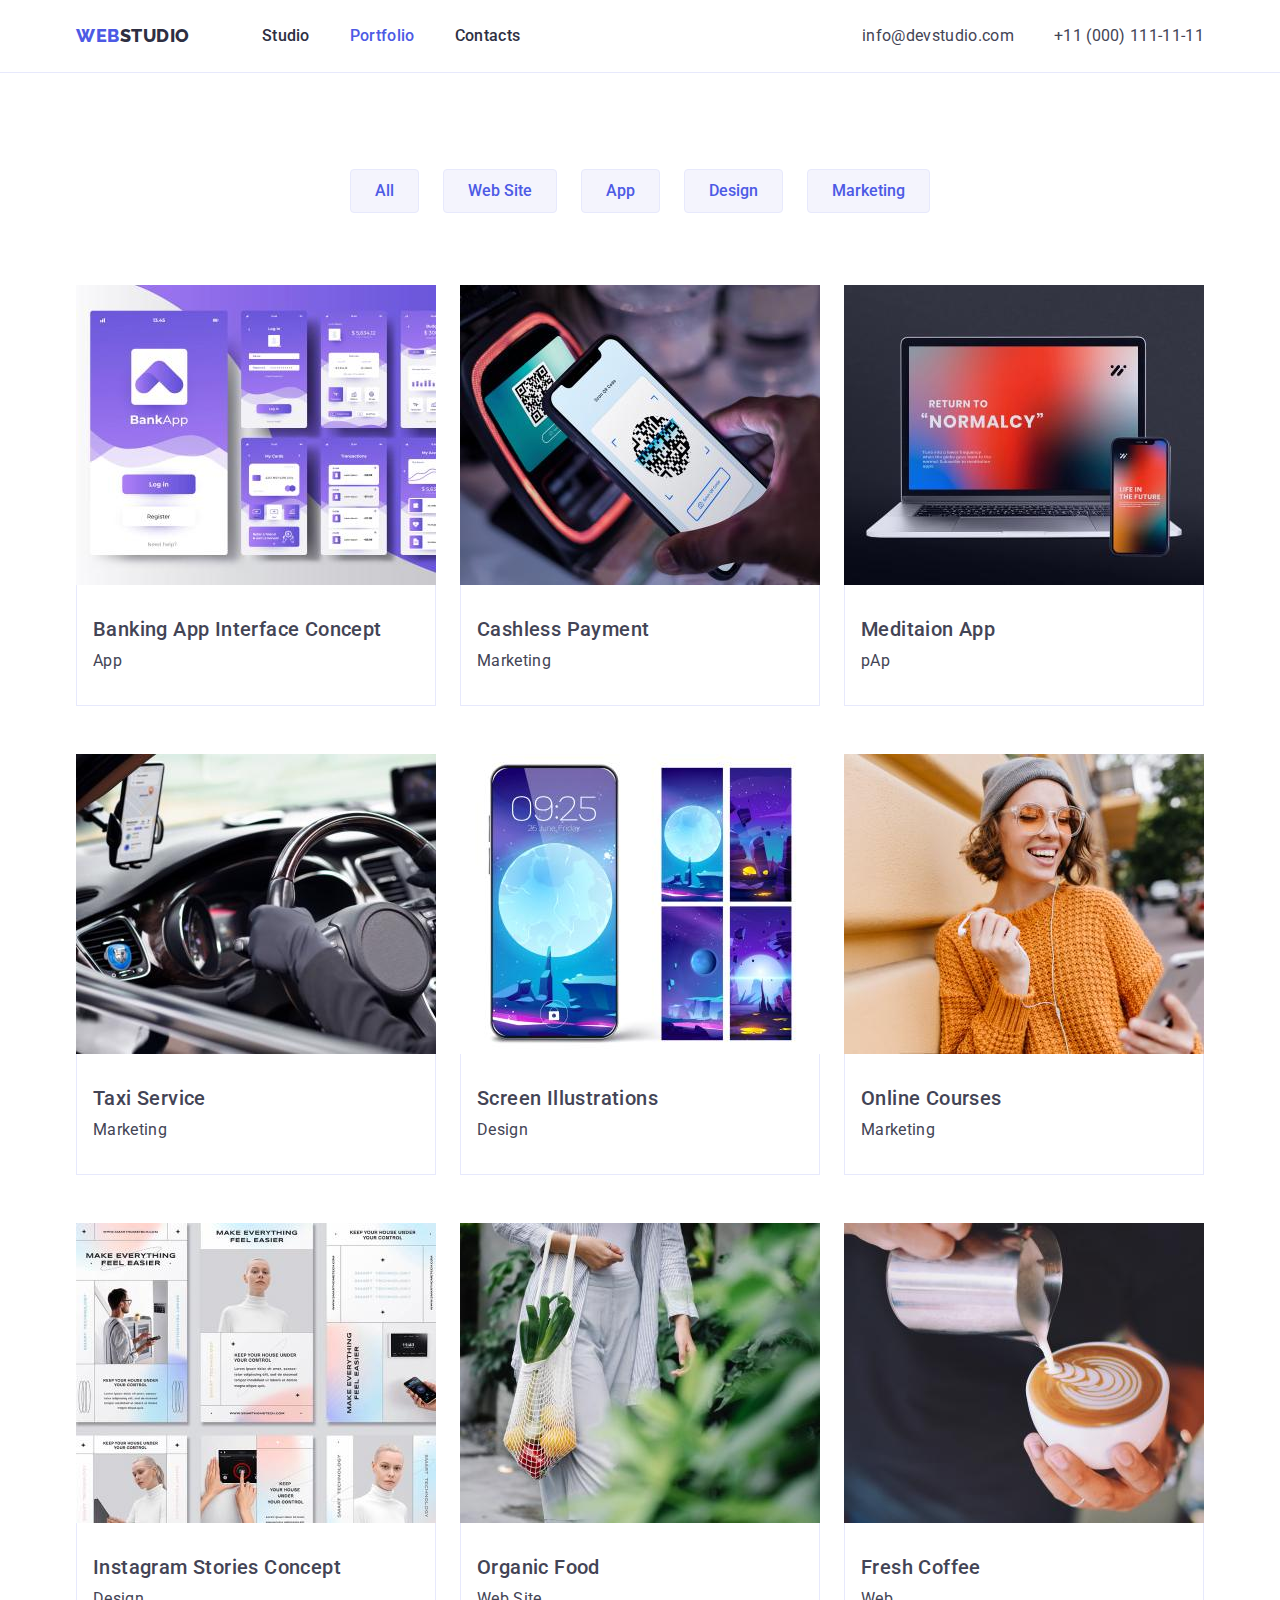
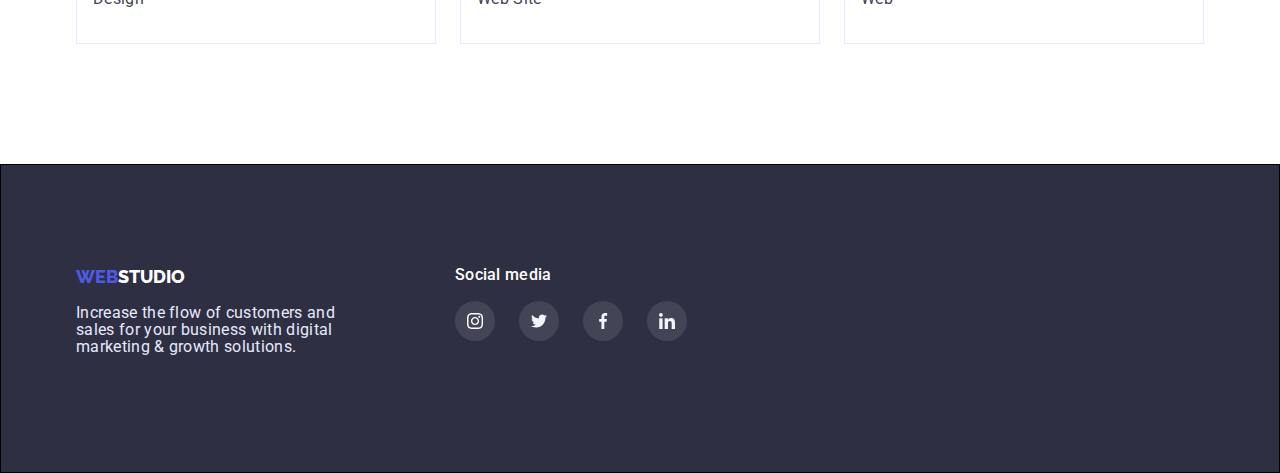
==== portfolio.html @ 3872edc6 "Initial commit" ====
<!DOCTYPE html>
<html lang="en">
  <head>
    <link rel="preconnect" href="https://fonts.googleapis.com" />
    <link rel="preconnect" href="https://fonts.gstatic.com" crossorigin />
    <link rel="preconnect" href="https://fonts.googleapis.com">
    <link rel="preconnect" href="https://fonts.gstatic.com" crossorigin>
    <link rel="preconnect" href="https://fonts.googleapis.com">
    <link rel="preconnect" href="https://fonts.gstatic.com" crossorigin>
    <meta http-equiv="X-UA-Compatible" content="IE=edge" />
    <meta name="viewport" content="width=device-width, initial-scale=1.0" />
    <link href="https://fonts.googleapis.com/css2?family=Raleway:wght@800&family=Roboto:wght@400;500;700&display=swap" rel="stylesheet">
    <link rel="stylesheet" href="https://cdnjs.cloudflare.com/ajax/libs/modern-normalize/1.1.0/modern-normalize.min.css">
    <link rel="stylesheet" href="./css/styles.css" />
    <title>goit-homework-04</title>
  </head>
  <body>
    <header class="page-header">
      <div class="menu-nav container">
        <nav>
          <!-- logo -->
          <a class="logo " href="./index.html"><span class="web">Web</span>Studio</a>
              <ul class="menu">
                <!-- menu -->
                <li class="item"><a class="menu-link" href="./index.html">Studio</a></li>
                <li class="item"><a class="menu-current" href="./portfolio.html">Portfolio</a></li>
                <li class="item"><a class="menu-link" href="">Contacts</a></li>
              </ul>
        </nav>
            <address>
            <ul class="address">
              <!-- Link to e-mail address  -->
              <li class="address-herf" ><a href="mailto:info@devstudio.com">info@devstudio.com</a></li>
              <!-- Link to phone number -->
              <li class="address-tel"><a href="tel:+110001111111">+11 (000) 111-11-11</a></li>
            </ul>
            </address>
      </div>
    </header>
    <main>
      <section class="portfolio">
        <div class="container">
          <h1 class="visually-hidden">Portfolio</h1>
            <ul class="inner">
              <li class="item"><button type="button" class="button-filter">All</button></li>
              <li class="item"><button type="button" class="button-filter">Web Site</button></li>
              <li class="item"><button type="button" class="button-filter">App</button></li>
              <li class="item"><button type="button" class="button-filter">Design</button></li>
              <li>
                <button type="button" class="button-filter">Marketing</button>
              </li>
            </ul>
            <ul class="project">
                <li class="item project-photo"><a class="project-link" href="#">
                    <img class="picture-indent"
                    src="./images/img8.jpg"
                    alt="Banking App Interface Concept"
                    width="360"
                  />
                  <div class="portfolio-frame">
                    <h2 class="section-subtitle">Banking App Interface Concept</h2>
                    <p class="section-text">App</p>
                  </div>
                  </a>
                </li>
                <li class="item project-photo">
                  <a class="project-link" href="#">
                    <img class="picture-indent"
                      src="./images/img9.jpg"
                      alt="Cashless Payment"
                      width="360"
                      height="300"
                    />
                    <div class="portfolio-frame">
                      <h2 class="section-subtitle">Cashless Payment</h2>
                      <p class="section-text">Marketing</p>
                    </div>
                  </a>
                </li>
                <li class="item project-photo">
                  <a class="project-link" href="#">
                  <img class="picture-indent"
                    src="./images/img10.jpg"
                    alt="Meditaion App"
                    width="360"
                    height="300"
                  />
                  <div class="portfolio-frame">
                    <h2 class="section-subtitle">Meditaion App</h2>
                    <p class="section-text">pAp</p>
                  </div>
                </a>
                </li>
                <li class="item project-photo">
                  <a class="project-link" href="#">
                    <img class="picture-indent"
                      src="./images/img11.jpg"
                      alt="Taxi Service"
                      width="360"
                      height="300"
                    />
                    <div class="portfolio-frame">
                      <h2 class="section-subtitle">Taxi Service</h2>
                      <p class="section-text">Marketing</p>
                    </div>
                  </a>
                </li>
                <li class="item project-photo">
                  <a class="project-link" href="#">
                    <img class="picture-indent" 
                    src="./images/img12.jpg" alt="1" width="360" height="300" />
                    <div class="portfolio-frame">
                      <h3 class="section-subtitle">Screen Illustrations</h3>
                      <p class="section-text">Design</p>
                    </div>
                  </a>
                </li>
                <li class="item project-photo">
                  <a class="project-link" href="#">
                    <img class="picture-indent"
                      src="./images/img13.jpg"
                      alt="Online Courses"
                      width="360"
                      height="300"
                    />
                    <div class="portfolio-frame">
                      <h2 class="section-subtitle">Online Courses</h2>
                      <p class="section-text">Marketing</p>
                    </div>
                  </a>
                </li>
                <li class="item project-photo">
                  <a class="project-link" href="#">
                    <img class="picture-indent"
                      src="./images/img14.jpg"
                      alt="Instagram Stories Concept"
                      width="360"
                      height="300"
                    />
                    <div class="portfolio-frame">
                      <h2 class="section-subtitle">Instagram Stories Concept</h2>
                      <p class="section-text">Design</p>
                    </div>
                </a>
                </li>
                <li class="item project-photo">
                  <a class="project-link" href="#">
                    <img class="picture-indent"
                      src="./images/img15.jpg"
                      alt="Organic Food"
                      width="360"
                      height="300"
                    />
                    <div class="portfolio-frame">
                      <h2 class="section-subtitle">Organic Food</h2>
                      <p class="section-text">Web Site</p>
                    </div>
                  </a>
                </li>
                <li class="item project-photo">
                  <a class="project-link" href="#">
                    <img class="picture-indent"
                      src="./images/img16.jpg"
                      alt="Fresh Coffee"
                      width="360"
                      height="300"
                    />
                    <div class="portfolio-frame">
                      <h2 class="section-subtitle">Fresh Coffee</h2>
                      <p class="section-text">Web</p>
                    </div>
                  </a>
                </li>
            </ul>
        </div>
      </section>
    </main>
    <footer class="footer fon">
      <div class="container">
        <div class="footer-box">
          <a class="logo1" href="./index.html"
          ><span class="web">Web</span>Studio</a
        >
        <p class="footer-text">
          Increase the flow of customers and<br />
          sales for your business with digital<br />
          marketing & growth solutions.
        </p>
        </div>
        <div class="footer-box">
          <h3 class="section-subtitle footer-media">Social media</h3>
            <ul class="footer-list">
              <li class="footer-item">
                <a class="footer-link" href="" target="_blank" >
                  <svg class="icon-social" width="16" height="16">
                    <use href="./images/icons.svg#icon-instagram" width="16px" height="16px"></use>
                  </svg>
                </a>
              </li>
              <li class="footer-item">
                <a class="footer-link" href="" target="_blank" >
                  <svg class="icon-social" width="16" height="16">
                    <use href="./images/icons.svg#icon-twitter" width="16px" height="16px"></use>
                  </svg>
                </a>
              </li>
              <li class="footer-item">
                <a class="footer-link" href="" target="_blank" >
                  <svg class="icon-social" width="16" height="16">
                    <use href="./images/icons.svg#icon-facebook" width="16px" height="16px"></use>
                  </svg>
                </a>
              </li>
              <li class="footer-item">
                <a class="footer-link" href="" target="_blank" >
                  <svg class="icon-social" width="16px" height="16px">
                    <use href="./images/icons.svg#icon-linkedin" width="16px" height="16px"></use>
                  </svg>
                </a>
              </li>
            </ul>  
          </div>
      </div>
  </footer>
  </body>
</html>
---- css/styles.css ----
/* цвет меню текаста , h2, банеера и подвала #2E2F42; */
/* цвет адреса, текста серый, #434455; */
/* вторичный цвет фона #F4F4FD */
/* лого Веб и кнопки синий #4D5AE5; */
/* цвет h1 белый #FFFFFF;  */
/* в подвале текст #E7E9FC; */


/* сделал палитру цветов - использывать через var */
:root{
  --primary-text-color:#2e2f42;
  --title-text-color:#434455;
  --accent-color:#F4F4FD;
  --logo-color:#4D5AE5;;
  --white-color:#FFFFFF;
  --footer-color:#E7E9FC;
  --зressed-ocean:#404BBF;
--light-silvr-color:#8E8F99;
  
}

.page-header{
  
  background-color: var(--white-color);
  border-bottom: 1px solid #E7E9FC ;


}

.container{
  margin-left: auto;
  margin-right: auto;
  width: 1158px;
  
  
  /* outline: 2px solid red; */

  padding-left: 15px;
  padding-right: 15px;
}

body {
  background-color: var(--white-color);
  color: var(--primary-text-color);
  font-family:'Roboto';
  font-size: 16px;
}


ul {
  list-style: none;
  padding: 0;
  margin: 0%;
  list-style: none; /* оформление свойство ul без класа отменили */
}

/* Header Menu */
.menu-nav,
.menu-nav nav {
  display: flex;
  justify-content: space-between; 
  align-items: center; 
}

/* лого 2-я часть */
.logo {
  text-transform: uppercase;
  font-family: 'Raleway';
  font-weight: 800;
  font-size: 18px;
  line-height: 1.33;
  letter-spacing: 0.03em;
  text-decoration: none;
  color: var(--primary-text-color);

  /* margin-left: 156px; */
  margin-right: 72px;

  padding-top: 24px;
  padding-bottom: 24px;
}

/*лого 1 часть */
.web{
  color:var(--logo-color) ;
}


/* сделали невидимым текст класа*/
.visually-hidden {
  position: absolute;
  width: 1px;
  height: 1px;
  margin: -1px;
  border: 0;
  padding: 0;
  white-space: nowrap;
  clip-path: inset(100%);
  clip: rect(0 0 0 0);
  overflow: hidden;
}

/* menu */
.menu{
  display: flex;
}

.menu .item {
  margin-right: 40px;
}

.menu .item:last-child{
  margin: 0;
}

.menu-link {
  color: var(--primary-text-color);
  font-weight: 500;
  line-height: 1.5;
  letter-spacing: 0.02em;
  text-decoration: none;

  display: block;  
  padding-top: 24px;
  padding-bottom: 24px;
}
.menu-link:hover,.menu-link:focus{
color:var(--logo-color);
}

.techno{
  max-width: 264px;
}
.menu-current {
  color:var(--logo-color);
  font-weight: 500;
  line-height: 1.5;
  letter-spacing: 0.02em;
  text-decoration: none;

  display: block;
  padding-top: 24px;
  padding-bottom: 24px;
}

.current:focus{
  color:var(--logo-color);
  }


  .address {
    display: flex;
   }

  .address-herf{
      margin-right: 40px;
   }


  .address a{
    color: var(--title-text-color);
    text-decoration: none;
    font-style: normal;
    line-height: 1.5;
    letter-spacing: 0.02em;

    display: block;
    padding-top: 24px;
    padding-bottom: 24px;
    
  }
  .address a:hover,.address a:focus{
    color:var(--logo-color);
    }
    


 /* hero */
 .hero{
    text-align: center;
    padding-top: 188px;
    padding-bottom: 188px;
    background-color: var(--primary-text-color);
    margin-left: auto;
    margin-right: auto;
    max-width: 1440px;
    background-image: linear-gradient( rgba(46, 47, 66, 0.7), rgba(46, 47, 66, 0.7) ), url("../images/people.png");
    background-position: center;
    background-repeat:no-repeat;
    background-size: cover;
}


  

  .hero-title{
    margin-top: 0;
    margin-bottom: 48px;
    font-size: 56px;
    line-height: 1.07;
    letter-spacing: 0.02em;
    color: var(--white-color);
  }

  .hero-button{
    color:var(--white-color);
    background-color: var(--logo-color);
    width: 169px;
    height: 56px;
    left: 636px;
    top: 428px;
    box-shadow: 0px 4px 4px rgba(0, 0, 0, 0.15);
    border-radius: 4px;
    border: none;
    cursor: pointer;
  }

  .hero-button:hover,
  .hero-button:focus{
    color: var(--white-color);
    background-color: var(--зressed-ocean);
  }


  /* section */
  .smart{
    padding-bottom: 120px;
  }

   .advantages{
  display: flex;
  padding: 0;
  margin: 0; 
  

  text-align: left;
  } 

  .advantages .item{
    margin-right: 24px;
  }

  .advantages .item:last-child{
    margin-right: 0;
  }

  .advantages-icons{
    height: 112px;
    background-color: var(--accent-color);
    border-radius: 4px;
    display: flex;
    align-items: center;
    justify-content: center;
    margin-bottom: 8px;
  }

  
 .section-title{
    text-align: center;
    margin-top: 0;
    margin-bottom: 0;
    font-weight: 700;
    font-size: 36px;
    color: var(--primary-text-color);

  }

  
 
.section-subtitle{
  margin-top: 0px;
  margin-bottom: 0;
  font-weight: 500;
  font-size: 20px;
  line-height: 1.2;
  letter-spacing: 0.02em;
}

.section-text{
  margin-top: 8px;
  margin-bottom: 0;
  line-height: 1.5;
  letter-spacing: 0.02em;
  color: var(--title-text-color);
  display: block;
  
}

.technique-photo{
  width: 360px;
}

.section-laptop{
 display: block;
 max-width: 100%;
 height: auto;
 width: 360px;
}

.section-smartphone{
  display: block;
  max-width: 100%;
  height: auto;
  width: 360px;
}

.section-technique{
  display: block;
  max-width: 100%;
  height: auto;
  width: 360px;
  
}

.technique{
  display: flex;
  align-items: center;
  justify-content: space-between; 

  margin-top: 72px;
  
}

.technique .item{
  margin-right: 24px;
}

.technique .item:last-child{
  margin-right: 0;
}



.tim, 
.item .photo-tim {
  display: flex;
  text-align: center;
  
}

.tim .item{
  margin-right: 24px;
  box-shadow: 0px 1px 6px rgba(46, 47, 66, 0.08), 0px 1px 1px rgba(46, 47, 66, 0.16), 0px 2px 1px rgba(46, 47, 66, 0.08);
  border-radius: 0px 0px 4px 4px;
  max-width: 264px;
  
}

.tim .item:last-child{
  margin-right: 0;
}

.tim .tim-box{
  padding-top: 32px;
  padding-bottom: 32px;
  padding-left: 16px;
  padding-right: 16px;
}

.section-tim{
    margin-left: auto;
    margin-right: auto;
    color: var(--title-text-color);
    background-color:#F4F4FD ;
  
}

.tim-icon{
  display: flex;
  justify-content: center;
  gap: 24px;
  margin-top: 8px;

}

.tim-link{
  display: flex;
  align-items: center;
  justify-content: center;
  width: 40px;
  height: 40px;
  background-color: var(--logo-color);
  border-radius: 50%;
}

.tim-link:hover,
.tim-link:focus{
  background-color: var(--зressed-ocean);
}

.section-advantages{
  padding-top: 120px;
  padding-bottom: 120px;
}

.icon-social{
  fill: #FFFFFF;
}

.photo-tim {
  width: 264px;
  background:var(--white-color);
  box-shadow: 0px 1px 6px rgba(46, 47, 66, 0.08), 0px 1px 1px rgba(46, 47, 66, 0.16), 0px 2px 1px rgba(46, 47, 66, 0.08);
  border-radius: 0px 0px 4px 4px;
  
}



.section-tim .section-title{
  margin-bottom: 72px;
}

.customers{
  padding-bottom: 120px;
  padding-top: 92px;
}

.customers-link
{
  display: flex;
  align-items: center;
  justify-content: center;
  width: 168px;
  height: 88px;
  border: 1px solid var(--light-silvr-color);
  border-radius: 4px;
  outline: transparent;
  fill:var(--light-silvr-color);

}

.customers-link:hover,
.customers-link:focus {
  border: 1px solid var(--зressed-ocean);
  border-radius: 4px;
  fill:var(--зressed-ocean);

}

.customers-item{
  display: flex;
  
}


.customers-list{
  display: flex;
  margin-top: 72px;
  column-gap: 24px;
}


.logo1 {
  color: var(--white-color);
  text-transform: uppercase;
  font-family: "Raleway";
  font-weight: 800;
  font-size: 18px;
  line-height: 1.33;
  text-decoration: none;

  margin-bottom: 16px;
}


.footer{
  padding-top: 100px;
  padding-bottom: 100px;
  box-sizing: border-box;
  background:var(--primary-text-color);
  border: 1px solid #000000;
  box-shadow: 0px 4px 4px rgb(0 0 0 / 25%);
  margin:0 auto;
}

.footer .container{
  display: flex;
}

.footer-box{
  margin-right: 120px;
}


.footer-box:last-child{
  margin-right: 0;
}


.footer-text{
  margin-bottom: 16px;
  line-height: 1.05;
  letter-spacing: 0.02em;
  color: #E7E9FC;
}

.footer-media{
  color: var(--white-color);
  letter-spacing: 0.02em;
  font-size: 16px;
  margin-bottom: 16px;
}



.footer-list{
  display: flex;
  justify-content: center;
  gap: 24px;
  margin-top: 8px;

}

.footer-link{
  display: flex;
  align-items: center;
  justify-content: center;
  width: 40px;
  height: 40px;
  background-color: rgba(255, 255, 255, 0.1);
  border-radius: 50%;
}

.footer-link:hover,
.footer-link:focus{
  background-color: #31D0AA;
}


.portfolio{
  padding-bottom: 120px;
  padding-top: 96px;
}

.inner{
  display: flex;
  margin-bottom: 72px;
  justify-content: center;
  
  
}

.inner .item{
  margin-right: 24px;
}




.button-filter {
  padding: 12px 24px;
  display: flex;
  flex-direction: row;
  background:var(--accent-color);
  border: 1px solid #e7e9fc;
  border-radius: 4px;
  color: var(--logo-color);
  font-style: normal;
  font-weight: 500;
  cursor: pointer;
  outline: transparent;
  
}

.button-filter:hover,
.button-filter:focus{
  color:var(--white-color);
  text-decoration: underline;
  text-decoration-color: var(--logo-color); 
  border-color:var(--primary-text-color);
  background-color:var(--logo-color);
  box-shadow: 0px 1px 6px rgba(46, 47, 66, 0.08), 0px 1px 1px rgba(46, 47, 66, 0.16), 0px 2px 1px rgba(46, 47, 66, 0.08);
  }

  .project{
    display: flex;
    flex-wrap: wrap;
    row-gap: 48px;
    column-gap: 24px;

  }

  .project-link{
    text-decoration: none;
    color: var(--title-text-color);
    outline: transparent;
    display: block;

  }
  .project-link:focus,
  .project-link:hover{
    box-shadow: 0px 1px 6px rgba(46, 47, 66, 0.08), 0px 1px 1px rgba(46, 47, 66, 0.16), 0px 2px 1px rgba(46, 47, 66, 0.08);

  }

   .project-photo{
    width: 360px;
    
     }



  .project .item{
    display: block;
    margin-left: 0px;
    padding-bottom: 0;
    width: 360px;

  }




  .portfolio-frame{
    border-bottom: 1px solid #E7E9FC;
    border-left:  1px solid #E7E9FC;
    border-right: 1px solid #E7E9FC;

    /* margin-bottom: 48px; */
    padding-top: 32px;
    padding-bottom: 32px;
    padding-left: 16px;

  }
  .picture-indent{
    vertical-align:bottom;
    
  }
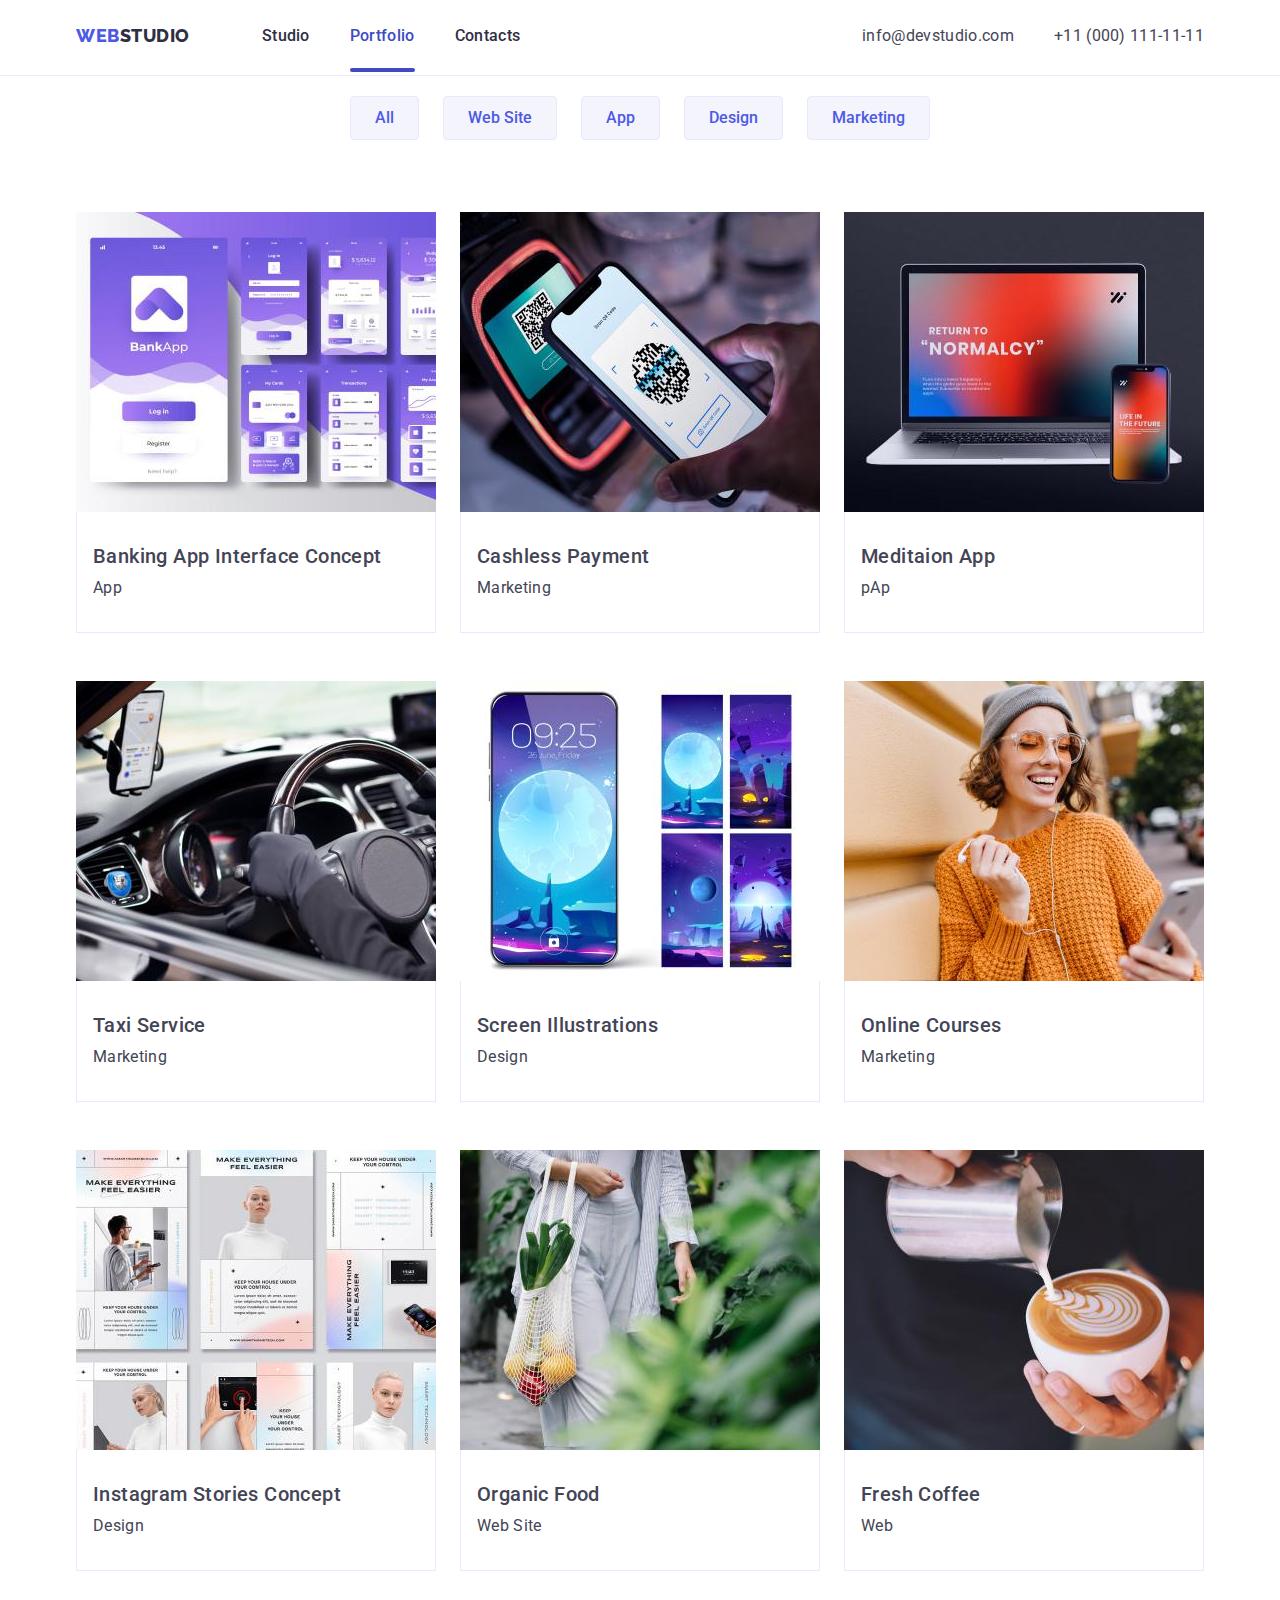
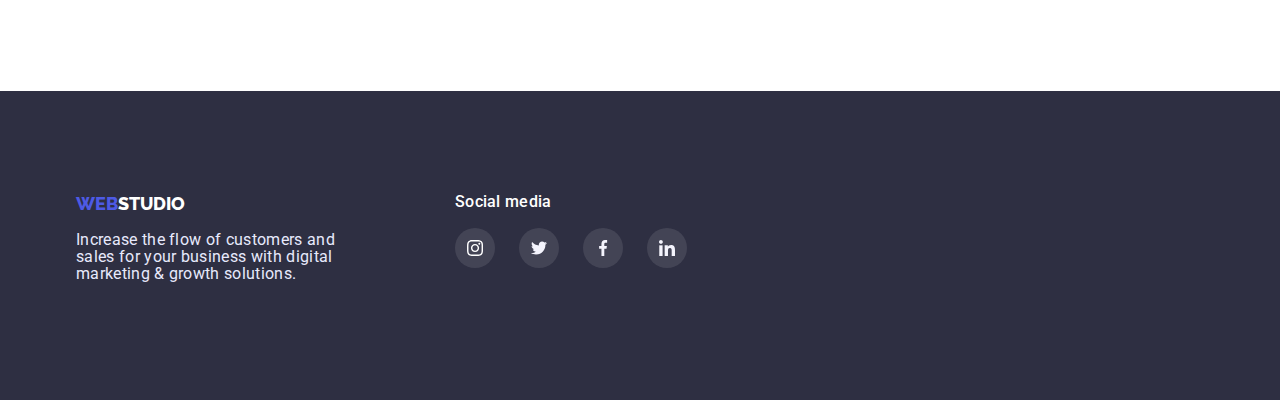
==== commit 0f2e9024: "отправил на проверку" ====
--- a/portfolio.html
+++ b/portfolio.html
@@ -12,7 +12,7 @@
     <link href="https://fonts.googleapis.com/css2?family=Raleway:wght@800&family=Roboto:wght@400;500;700&display=swap" rel="stylesheet">
     <link rel="stylesheet" href="https://cdnjs.cloudflare.com/ajax/libs/modern-normalize/1.1.0/modern-normalize.min.css">
     <link rel="stylesheet" href="./css/styles.css" />
-    <title>goit-homework-04</title>
+    <title>goit-homework-05</title>
   </head>
   <body>
     <header class="page-header">
@@ -51,12 +51,20 @@
               </li>
             </ul>
             <ul class="project">
-                <li class="item project-photo"><a class="project-link" href="#">
-                    <img class="picture-indent"
-                    src="./images/img8.jpg"
-                    alt="Banking App Interface Concept"
-                    width="360"
-                  />
+                <li class="item project-photo">
+                  <a class="project-link" href="#">
+                    <div class="project-wrapper">
+                      <img class="picture-indent"
+                        src="./images/img8.jpg"
+                        alt="Banking App Interface Concept"
+                        width="360"
+                      />
+                      <div class="overlay">
+                        <p class="overlay-text">
+                           14 Stylish and User-Friendly App Design Concepts · Task Manager App · Calorie Tracker App · Exotic Fruit Ecommerce App · Cloud Storage App
+                        </p>
+                      </div>
+                  </div>
                   <div class="portfolio-frame">
                     <h2 class="section-subtitle">Banking App Interface Concept</h2>
                     <p class="section-text">App</p>
@@ -65,12 +73,19 @@
                 </li>
                 <li class="item project-photo">
                   <a class="project-link" href="#">
+                    <div class="project-wrapper">
                     <img class="picture-indent"
                       src="./images/img9.jpg"
                       alt="Cashless Payment"
                       width="360"
                       height="300"
                     />
+                    <div class="overlay">
+                      <p class="overlay-text">
+                         14 Stylish and User-Friendly App Design Concepts · Task Manager App · Calorie Tracker App · Exotic Fruit Ecommerce App · Cloud Storage App
+                      </p>
+                    </div>
+                </div>
                     <div class="portfolio-frame">
                       <h2 class="section-subtitle">Cashless Payment</h2>
                       <p class="section-text">Marketing</p>
@@ -79,12 +94,19 @@
                 </li>
                 <li class="item project-photo">
                   <a class="project-link" href="#">
+                    <div class="project-wrapper">
                   <img class="picture-indent"
                     src="./images/img10.jpg"
                     alt="Meditaion App"
                     width="360"
                     height="300"
                   />
+                  <div class="overlay">
+                    <p class="overlay-text">
+                       14 Stylish and User-Friendly App Design Concepts · Task Manager App · Calorie Tracker App · Exotic Fruit Ecommerce App · Cloud Storage App
+                    </p>
+                  </div>
+              </div>
                   <div class="portfolio-frame">
                     <h2 class="section-subtitle">Meditaion App</h2>
                     <p class="section-text">pAp</p>
@@ -93,12 +115,19 @@
                 </li>
                 <li class="item project-photo">
                   <a class="project-link" href="#">
+                    <div class="project-wrapper">
                     <img class="picture-indent"
                       src="./images/img11.jpg"
                       alt="Taxi Service"
                       width="360"
                       height="300"
                     />
+                    <div class="overlay">
+                      <p class="overlay-text">
+                         14 Stylish and User-Friendly App Design Concepts · Task Manager App · Calorie Tracker App · Exotic Fruit Ecommerce App · Cloud Storage App
+                      </p>
+                    </div>
+                </div>
                     <div class="portfolio-frame">
                       <h2 class="section-subtitle">Taxi Service</h2>
                       <p class="section-text">Marketing</p>
@@ -107,8 +136,15 @@
                 </li>
                 <li class="item project-photo">
                   <a class="project-link" href="#">
+                    <div class="project-wrapper">
                     <img class="picture-indent" 
                     src="./images/img12.jpg" alt="1" width="360" height="300" />
+                    <div class="overlay">
+                      <p class="overlay-text">
+                         14 Stylish and User-Friendly App Design Concepts · Task Manager App · Calorie Tracker App · Exotic Fruit Ecommerce App · Cloud Storage App
+                      </p>
+                    </div>
+                </div>
                     <div class="portfolio-frame">
                       <h3 class="section-subtitle">Screen Illustrations</h3>
                       <p class="section-text">Design</p>
@@ -117,12 +153,19 @@
                 </li>
                 <li class="item project-photo">
                   <a class="project-link" href="#">
+                    <div class="project-wrapper">
                     <img class="picture-indent"
                       src="./images/img13.jpg"
                       alt="Online Courses"
                       width="360"
                       height="300"
                     />
+                    <div class="overlay">
+                      <p class="overlay-text">
+                         14 Stylish and User-Friendly App Design Concepts · Task Manager App · Calorie Tracker App · Exotic Fruit Ecommerce App · Cloud Storage App
+                      </p>
+                    </div>
+                </div>
                     <div class="portfolio-frame">
                       <h2 class="section-subtitle">Online Courses</h2>
                       <p class="section-text">Marketing</p>
@@ -131,12 +174,19 @@
                 </li>
                 <li class="item project-photo">
                   <a class="project-link" href="#">
+                    <div class="project-wrapper">
                     <img class="picture-indent"
                       src="./images/img14.jpg"
                       alt="Instagram Stories Concept"
                       width="360"
                       height="300"
                     />
+                    <div class="overlay">
+                      <p class="overlay-text">
+                         14 Stylish and User-Friendly App Design Concepts · Task Manager App · Calorie Tracker App · Exotic Fruit Ecommerce App · Cloud Storage App
+                      </p>
+                    </div>
+                </div>
                     <div class="portfolio-frame">
                       <h2 class="section-subtitle">Instagram Stories Concept</h2>
                       <p class="section-text">Design</p>
@@ -145,12 +195,19 @@
                 </li>
                 <li class="item project-photo">
                   <a class="project-link" href="#">
+                    <div class="project-wrapper">
                     <img class="picture-indent"
                       src="./images/img15.jpg"
                       alt="Organic Food"
                       width="360"
                       height="300"
                     />
+                    <div class="overlay">
+                      <p class="overlay-text">
+                         14 Stylish and User-Friendly App Design Concepts · Task Manager App · Calorie Tracker App · Exotic Fruit Ecommerce App · Cloud Storage App
+                      </p>
+                    </div>
+                </div>
                     <div class="portfolio-frame">
                       <h2 class="section-subtitle">Organic Food</h2>
                       <p class="section-text">Web Site</p>
@@ -159,12 +216,19 @@
                 </li>
                 <li class="item project-photo">
                   <a class="project-link" href="#">
+                    <div class="project-wrapper">
                     <img class="picture-indent"
                       src="./images/img16.jpg"
                       alt="Fresh Coffee"
                       width="360"
                       height="300"
                     />
+                    <div class="overlay">
+                      <p class="overlay-text">
+                         14 Stylish and User-Friendly App Design Concepts · Task Manager App · Calorie Tracker App · Exotic Fruit Ecommerce App · Cloud Storage App
+                      </p>
+                    </div>
+                </div>
                     <div class="portfolio-frame">
                       <h2 class="section-subtitle">Fresh Coffee</h2>
                       <p class="section-text">Web</p>
--- a/css/styles.css
+++ b/css/styles.css
@@ -1,12 +1,8 @@
-/* цвет меню текаста , h2, банеера и подвала #2E2F42; */
-/* цвет адреса, текста серый, #434455; */
-/* вторичный цвет фона #F4F4FD */
-/* лого Веб и кнопки синий #4D5AE5; */
-/* цвет h1 белый #FFFFFF;  */
-/* в подвале текст #E7E9FC; */
-
-
-/* сделал палитру цветов - использывать через var */
+/**
+  |================================================
+  |  палитра цветов - использывать через var
+  |=================================================
+*/
 :root{
   --primary-text-color:#2e2f42;
   --title-text-color:#434455;
@@ -15,78 +11,26 @@
   --white-color:#FFFFFF;
   --footer-color:#E7E9FC;
   --зressed-ocean:#404BBF;
---light-silvr-color:#8E8F99;
-  
-}
-
-.page-header{
-  
-  background-color: var(--white-color);
-  border-bottom: 1px solid #E7E9FC ;
-
-
-}
-
-.container{
-  margin-left: auto;
-  margin-right: auto;
-  width: 1158px;
-  
-  
-  /* outline: 2px solid red; */
-
-  padding-left: 15px;
-  padding-right: 15px;
-}
-
-body {
-  background-color: var(--white-color);
-  color: var(--primary-text-color);
-  font-family:'Roboto';
-  font-size: 16px;
-}
-
-
-ul {
-  list-style: none;
-  padding: 0;
-  margin: 0%;
-  list-style: none; /* оформление свойство ul без класа отменили */
-}
-
-/* Header Menu */
-.menu-nav,
-.menu-nav nav {
-  display: flex;
-  justify-content: space-between; 
-  align-items: center; 
-}
-
-/* лого 2-я часть */
-.logo {
-  text-transform: uppercase;
-  font-family: 'Raleway';
-  font-weight: 800;
-  font-size: 18px;
-  line-height: 1.33;
-  letter-spacing: 0.03em;
-  text-decoration: none;
-  color: var(--primary-text-color);
-
-  /* margin-left: 156px; */
-  margin-right: 72px;
-
-  padding-top: 24px;
-  padding-bottom: 24px;
-}
-
-/*лого 1 часть */
-.web{
-  color:var(--logo-color) ;
-}
-
-
-/* сделали невидимым текст класа*/
+  --light-silvr-color:#8E8F99;
+  --box-shadow-te: 
+  0px 1px 6px rgba(46, 47, 66, 0.08),
+  0px 1px 1px rgba(46, 47, 66, 0.16),
+  0px 2px 1px rgba(46, 47, 66, 0.08);
+
+--transition-delay: opacity 250ms linear, visibility 250ms linear ;
+--animation-cube: open 2500ms cubic-bezier(0.4, 0, 0.2, 1);
+
+
+}
+
+
+
+
+/**
+  |===========================================
+  | делаем невидимым текст например оглавления секции 
+  |===========================================
+*/
 .visually-hidden {
   position: absolute;
   width: 1px;
@@ -100,99 +44,192 @@
   overflow: hidden;
 }
 
-/* menu */
+.container{
+  margin-left: auto;  /* устанавливает внешний отступ */
+  margin-right: auto; /* устанавливает внешний отступ */
+  width: 1158px;
+  /* outline: 2px solid red; */
+  padding-left: 15px;
+  padding-right: 15px;
+}
+
+body {
+  background-color: var(--white-color);
+  color: var(--primary-text-color);
+  font-family:'Roboto';
+  font-size: 16px;
+}
+
+
+ul {
+  padding: 0; /* внутренние отступы/поля со всех сторон */
+  margin: 0%; /* внешние отступы/поля со всех сторон */
+  list-style: none; /* оформление ul отменил */
+}
+
+/**
+  |============================
+  | Header
+  |============================
+*/
+.page-header{
+  background-color: var(--white-color);
+  border-bottom: 1px solid var(--footer-color) ;
+  max-width: 1440px;
+  min-height: 76px;
+  
+  position: fixed;
+  top: 0;
+  left: 0;
+  right: 0;
+  height: 40px;
+  z-index: 2;
+}
+
+
+.logo {
+  text-transform: uppercase; /* делаем все буквы текста ссылок заглавными.*/
+  font-family: 'Raleway';
+  font-weight: 800;
+  font-size: 18px;
+  line-height: 1.33;
+  letter-spacing: 0.03em;
+  text-decoration: none;
+  color: var(--primary-text-color);
+  margin-right: 72px;
+  padding-top: 24px;
+  padding-bottom: 24px;
+}
+
+.web{
+  color:var(--logo-color) ;
+}
+
+.menu-nav,
+.menu-nav nav {
+  display: flex; /* делает все дочерние элементы резиновыми - выставляем все элементы по горизонтали*/
+  justify-content: space-between; /* чтобы прижать их к противоположным краям родителя*/
+  align-items: center; /* задает выравнивание элементов по центру*/
+}
+
 .menu{
   display: flex;
 }
-
+  
 .menu .item {
   margin-right: 40px;
 }
-
+  
 .menu .item:last-child{
   margin: 0;
 }
-
+  
 .menu-link {
   color: var(--primary-text-color);
   font-weight: 500;
   line-height: 1.5;
   letter-spacing: 0.02em;
   text-decoration: none;
-
   display: block;  
   padding-top: 24px;
   padding-bottom: 24px;
-}
+
+  transition-property: color, background-color, box-shadow;
+  transition-duration: 250ms;
+  transition-timing-function: cubic-bezier(0.4, 0, 0.2, 1);
+  
+}
+
 .menu-link:hover,.menu-link:focus{
-color:var(--logo-color);
-}
-
+  color:var(--logo-color);
+  
+}
+  
 .techno{
-  max-width: 264px;
-}
+    max-width: 264px;
+}
+
 .menu-current {
-  color:var(--logo-color);
+  position: relative;
+  color:var(--зressed-ocean);
   font-weight: 500;
   line-height: 1.5;
   letter-spacing: 0.02em;
   text-decoration: none;
-
   display: block;
   padding-top: 24px;
   padding-bottom: 24px;
 }
-
+  
 .current:focus{
-  color:var(--logo-color);
-  }
-
-
+  color:var(--зressed-ocean);
+}
+
+.menu-current::after {
+  content: '';
+ position: absolute;
+ bottom: 0;
+ left: 0;
+ width: 100%;
+ height: 4px;
+ background-color: var(--зressed-ocean);
+ border-radius: 2px;
+}
+
+
+  
   .address {
     display: flex;
-   }
-
+  }
+  
   .address-herf{
-      margin-right: 40px;
-   }
-
-
+     margin-right: 40px;
+  }
+  
+  
   .address a{
     color: var(--title-text-color);
     text-decoration: none;
     font-style: normal;
     line-height: 1.5;
     letter-spacing: 0.02em;
-
     display: block;
     padding-top: 24px;
     padding-bottom: 24px;
+
+    transition-property: color, background-color, box-shadow;
+  transition-duration: 250ms;
+  transition-timing-function: cubic-bezier(0.4, 0, 0.2, 1);
     
-  }
+    
+   }
+
   .address a:hover,.address a:focus{
     color:var(--logo-color);
-    }
-    
-
-
- /* hero */
+  }
+
+  
+/**
+  |============================
+  | hero
+  |============================
+*/
  .hero{
-    text-align: center;
+    text-align: center;  /* Центриуерм текст */
     padding-top: 188px;
     padding-bottom: 188px;
     background-color: var(--primary-text-color);
     margin-left: auto;
     margin-right: auto;
     max-width: 1440px;
-    background-image: linear-gradient( rgba(46, 47, 66, 0.7), rgba(46, 47, 66, 0.7) ), url("../images/people.png");
     background-position: center;
     background-repeat:no-repeat;
     background-size: cover;
-}
-
-
-  
-
+    background-image: 
+    linear-gradient( rgba(46, 47, 66, 0.7),
+     rgba(46, 47, 66, 0.7) ),
+      url("../images/people.png");
+}
   .hero-title{
     margin-top: 0;
     margin-bottom: 48px;
@@ -213,6 +250,11 @@
     border-radius: 4px;
     border: none;
     cursor: pointer;
+
+    transition-property: color, background-color, box-shadow;
+  transition-duration: 250ms;
+  transition-timing-function: cubic-bezier(0.4, 0, 0.2, 1);
+    
   }
 
   .hero-button:hover,
@@ -221,20 +263,19 @@
     background-color: var(--зressed-ocean);
   }
 
-
-  /* section */
-  .smart{
-    padding-bottom: 120px;
-  }
-
-   .advantages{
+ /**
+   |============================
+   | section advantages
+   |============================
+ */
+
+
+.advantages{
   display: flex;
   padding: 0;
   margin: 0; 
-  
-
   text-align: left;
-  } 
+ } 
 
   .advantages .item{
     margin-right: 24px;
@@ -254,19 +295,26 @@
     margin-bottom: 8px;
   }
 
-  
- .section-title{
+/**
+  |============================
+  | section smart
+  |============================
+*/
+
+  .smart{
+    padding-bottom: 120px;
+  }
+  
+.section-title{
     text-align: center;
     margin-top: 0;
     margin-bottom: 0;
     font-weight: 700;
     font-size: 36px;
     color: var(--primary-text-color);
-
-  }
-
-  
- 
+}
+
+  
 .section-subtitle{
   margin-top: 0px;
   margin-bottom: 0;
@@ -309,16 +357,13 @@
   max-width: 100%;
   height: auto;
   width: 360px;
-  
 }
 
 .technique{
   display: flex;
   align-items: center;
   justify-content: space-between; 
-
   margin-top: 72px;
-  
 }
 
 .technique .item{
@@ -329,43 +374,42 @@
   margin-right: 0;
 }
 
-
-
-.tim, 
-.item .photo-tim {
+/**
+  |============================
+  | section team
+  |============================
+*/
+
+.team, 
+.item .photo-team{
   display: flex;
   text-align: center;
-  
-}
-
-.tim .item{
+}
+
+.team .item{
   margin-right: 24px;
-  box-shadow: 0px 1px 6px rgba(46, 47, 66, 0.08), 0px 1px 1px rgba(46, 47, 66, 0.16), 0px 2px 1px rgba(46, 47, 66, 0.08);
+  box-shadow: var(--box-shadow-te);
   border-radius: 0px 0px 4px 4px;
   max-width: 264px;
-  
-}
-
-.tim .item:last-child{
+}
+
+.team .item:last-child{
   margin-right: 0;
 }
 
-.tim .tim-box{
-  padding-top: 32px;
-  padding-bottom: 32px;
-  padding-left: 16px;
-  padding-right: 16px;
-}
-
-.section-tim{
-    margin-left: auto;
-    margin-right: auto;
-    color: var(--title-text-color);
-    background-color:#F4F4FD ;
-  
-}
-
-.tim-icon{
+.team .team-box{
+  padding: 32px 16px 32px 16px;
+}
+
+.section-team{
+  margin-left: auto;
+  margin-right: auto;
+  color: var(--title-text-color);
+  background-color:var(--accent-color) ;
+  
+}
+
+.team-icon{
   display: flex;
   justify-content: center;
   gap: 24px;
@@ -373,7 +417,7 @@
 
 }
 
-.tim-link{
+.team-link{
   display: flex;
   align-items: center;
   justify-content: center;
@@ -381,10 +425,14 @@
   height: 40px;
   background-color: var(--logo-color);
   border-radius: 50%;
-}
-
-.tim-link:hover,
-.tim-link:focus{
+
+  transition-property: color, background-color, box-shadow;
+  transition-duration: 250ms;
+  transition-timing-function: cubic-bezier(0.4, 0, 0.2, 1);
+}
+
+.team-link:hover,
+.team-link:focus{
   background-color: var(--зressed-ocean);
 }
 
@@ -394,30 +442,33 @@
 }
 
 .icon-social{
-  fill: #FFFFFF;
-}
-
-.photo-tim {
+  fill: var(--white-color);
+}
+
+.photo-team{
   width: 264px;
   background:var(--white-color);
-  box-shadow: 0px 1px 6px rgba(46, 47, 66, 0.08), 0px 1px 1px rgba(46, 47, 66, 0.16), 0px 2px 1px rgba(46, 47, 66, 0.08);
   border-radius: 0px 0px 4px 4px;
-  
-}
-
-
-
-.section-tim .section-title{
+  box-shadow: var(--box-shadow-te);
+}
+
+.section-team .section-title{
   margin-bottom: 72px;
 }
+
+
+/**
+  |============================
+  | section customers
+  |============================
+*/
 
 .customers{
   padding-bottom: 120px;
   padding-top: 92px;
 }
 
-.customers-link
-{
+.customers-link{
   display: flex;
   align-items: center;
   justify-content: center;
@@ -428,7 +479,13 @@
   outline: transparent;
   fill:var(--light-silvr-color);
 
-}
+
+  transition-property: color, background-color, box-shadow;
+  transition-duration: 250ms;
+  transition-timing-function: cubic-bezier(0.4, 0, 0.2, 1);
+}
+
+
 
 .customers-link:hover,
 .customers-link:focus {
@@ -440,7 +497,6 @@
 
 .customers-item{
   display: flex;
-  
 }
 
 
@@ -450,6 +506,35 @@
   column-gap: 24px;
 }
 
+
+/**
+  |============================
+  | footer
+  |============================
+*/
+
+.footer{
+  padding-top: 100px;
+  padding-bottom: 100px;
+  box-sizing: border-box;
+  background:var(--primary-text-color);
+  border: 1px solid var(--primary-text-color);
+  box-shadow: 0px 4px 4px rgb(0 0 0 / 25%);
+  margin:0 auto;
+}
+
+.footer .container{
+  display: flex;
+}
+
+.footer-box{
+  margin-right: 120px;
+}
+
+
+.footer-box:last-child{
+  margin-right: 0;
+}
 
 .logo1 {
   color: var(--white-color);
@@ -459,40 +544,14 @@
   font-size: 18px;
   line-height: 1.33;
   text-decoration: none;
-
   margin-bottom: 16px;
 }
-
-
-.footer{
-  padding-top: 100px;
-  padding-bottom: 100px;
-  box-sizing: border-box;
-  background:var(--primary-text-color);
-  border: 1px solid #000000;
-  box-shadow: 0px 4px 4px rgb(0 0 0 / 25%);
-  margin:0 auto;
-}
-
-.footer .container{
-  display: flex;
-}
-
-.footer-box{
-  margin-right: 120px;
-}
-
-
-.footer-box:last-child{
-  margin-right: 0;
-}
-
 
 .footer-text{
   margin-bottom: 16px;
   line-height: 1.05;
   letter-spacing: 0.02em;
-  color: #E7E9FC;
+  color:var(--footer-color);
 }
 
 .footer-media{
@@ -501,8 +560,6 @@
   font-size: 16px;
   margin-bottom: 16px;
 }
-
-
 
 .footer-list{
   display: flex;
@@ -520,6 +577,10 @@
   height: 40px;
   background-color: rgba(255, 255, 255, 0.1);
   border-radius: 50%;
+
+  transition-property: color, background-color, box-shadow;
+  transition-duration: 250ms;
+  transition-timing-function: cubic-bezier(0.4, 0, 0.2, 1);
 }
 
 .footer-link:hover,
@@ -528,6 +589,12 @@
 }
 
 
+/**
+  |============================
+  | portfolio
+  |============================
+*/
+
 .portfolio{
   padding-bottom: 120px;
   padding-top: 96px;
@@ -537,8 +604,6 @@
   display: flex;
   margin-bottom: 72px;
   justify-content: center;
-  
-  
 }
 
 .inner .item{
@@ -546,60 +611,111 @@
 }
 
 
-
-
 .button-filter {
   padding: 12px 24px;
   display: flex;
   flex-direction: row;
   background:var(--accent-color);
-  border: 1px solid #e7e9fc;
+  border: 1px solid var(--footer-color);
   border-radius: 4px;
   color: var(--logo-color);
   font-style: normal;
   font-weight: 500;
   cursor: pointer;
   outline: transparent;
+
+  transition-property: color, background-color, box-shadow;
+  transition-duration: 250ms;
+  transition-timing-function: cubic-bezier(0.4, 0, 0.2, 1);
+
   
 }
 
 .button-filter:hover,
 .button-filter:focus{
   color:var(--white-color);
-  text-decoration: underline;
   text-decoration-color: var(--logo-color); 
   border-color:var(--primary-text-color);
   background-color:var(--logo-color);
-  box-shadow: 0px 1px 6px rgba(46, 47, 66, 0.08), 0px 1px 1px rgba(46, 47, 66, 0.16), 0px 2px 1px rgba(46, 47, 66, 0.08);
+  box-shadow:var(--box-shadow-te);
   }
 
   .project{
     display: flex;
-    flex-wrap: wrap;
-    row-gap: 48px;
-    column-gap: 24px;
-
-  }
-
-  .project-link{
-    text-decoration: none;
-    color: var(--title-text-color);
-    outline: transparent;
-    display: block;
-
-  }
-  .project-link:focus,
-  .project-link:hover{
-    box-shadow: 0px 1px 6px rgba(46, 47, 66, 0.08), 0px 1px 1px rgba(46, 47, 66, 0.16), 0px 2px 1px rgba(46, 47, 66, 0.08);
-
-  }
-
-   .project-photo{
-    width: 360px;
+    flex-wrap: wrap;  /* многострочную расстановку блоков по главной оси */
+    row-gap: 48px;    /*  устанавливает интервал между рядами */
+    column-gap: 24px; /* промежуток интервал между колонками */
+  }
+
+.project-link{
+  text-decoration: none;
+  color: var(--title-text-color);
+  outline: transparent;
+  display: block;
+
+  outline: transparent;
+  transition-property: color, background-color, box-shadow;
+  transition-duration: 250ms;
+  transition-timing-function: cubic-bezier(0.4, 0, 0.2, 1);
+}
+
+
+
+.project-link:focus,
+.project-link:hover{
+  box-shadow: var(--box-shadow-te);
+
+}
+
+.project-photo{
+width: 360px;
+position: relative;
     
-     }
-
-
+}
+
+.picture-indent{
+  vertical-align:bottom;
+}
+
+.project-wrapper{
+  display: block;
+  position: relative;
+  overflow: hidden;
+}
+
+.overlay{
+  position: absolute;
+  top: 0;
+  left: 0;
+  width: 100%;
+  height: 100%;
+  background-color: var(--logo-color);
+
+  transform: translateY(100%);
+
+  transition: transform 250ms linear
+
+}
+
+
+.project-wrapper:hover .overlay,
+.project-wrapper:focus .overlay{
+  transform: translateY(0);
+}
+
+.overlay-text{
+  position: absolute;
+  width: 296px;
+  height: 96px;
+  padding-top: 40px;
+  padding-left: 32px;
+  color: var(--accent-color);
+  font-size: 16px;
+  letter-spacing: 0.02em;
+  
+
+
+}
 
   .project .item{
     display: block;
@@ -609,21 +725,79 @@
 
   }
 
-
-
-
   .portfolio-frame{
-    border-bottom: 1px solid #E7E9FC;
-    border-left:  1px solid #E7E9FC;
-    border-right: 1px solid #E7E9FC;
-
-    /* margin-bottom: 48px; */
+    border-bottom: 1px solid var(--footer-color);
+    border-left:  1px solid var(--footer-color);
+    border-right: 1px solid var(--footer-color);
     padding-top: 32px;
     padding-bottom: 32px;
     padding-left: 16px;
-
-  }
-  .picture-indent{
-    vertical-align:bottom;
-    
-  }+  }
+
+ 
+  /**
+  |============================
+  | modal
+  |============================
+*/
+.backdrop {
+  z-index: 2;
+  position: fixed;
+  top: 0;
+  left: 0;
+  width: 100%;
+  height: 100%;
+  background: rgba(46, 47, 66, 0.4);
+  opacity: 1;
+  visibility: visible;
+  pointer-events: initial;
+ 
+  
+}
+
+
+
+.modal {
+  
+  position: absolute;
+  top: 50%;
+  left: 50%;
+  transform: translate(-50%, -50%);
+  max-width: 408px;
+  min-height: 576px;
+  width: 100%;
+  background: #FCFCFC;
+  box-shadow: 0px 1px 1px rgba(0, 0, 0, 0.14), 0px 1px 3px rgba(0, 0, 0, 0.12), 0px 2px 1px rgba(0, 0, 0, 0.2);
+  border-radius: 4px;
+  
+  
+
+}
+
+.backdrop.is-hidden{
+  opacity: 0;
+  pointer-events: none;
+  visibility: hidden;
+  
+}
+
+
+.modal-btn{
+position: absolute;
+top: 20px;
+right: 20px;
+top: 20px;
+right: 20px;
+background: #E7E9FC;
+border: 1px solid rgba(0, 0, 0, 0.1);
+border-radius: 50%;
+display: flex;
+padding: 8px;
+
+}
+
+
+
+
+
+
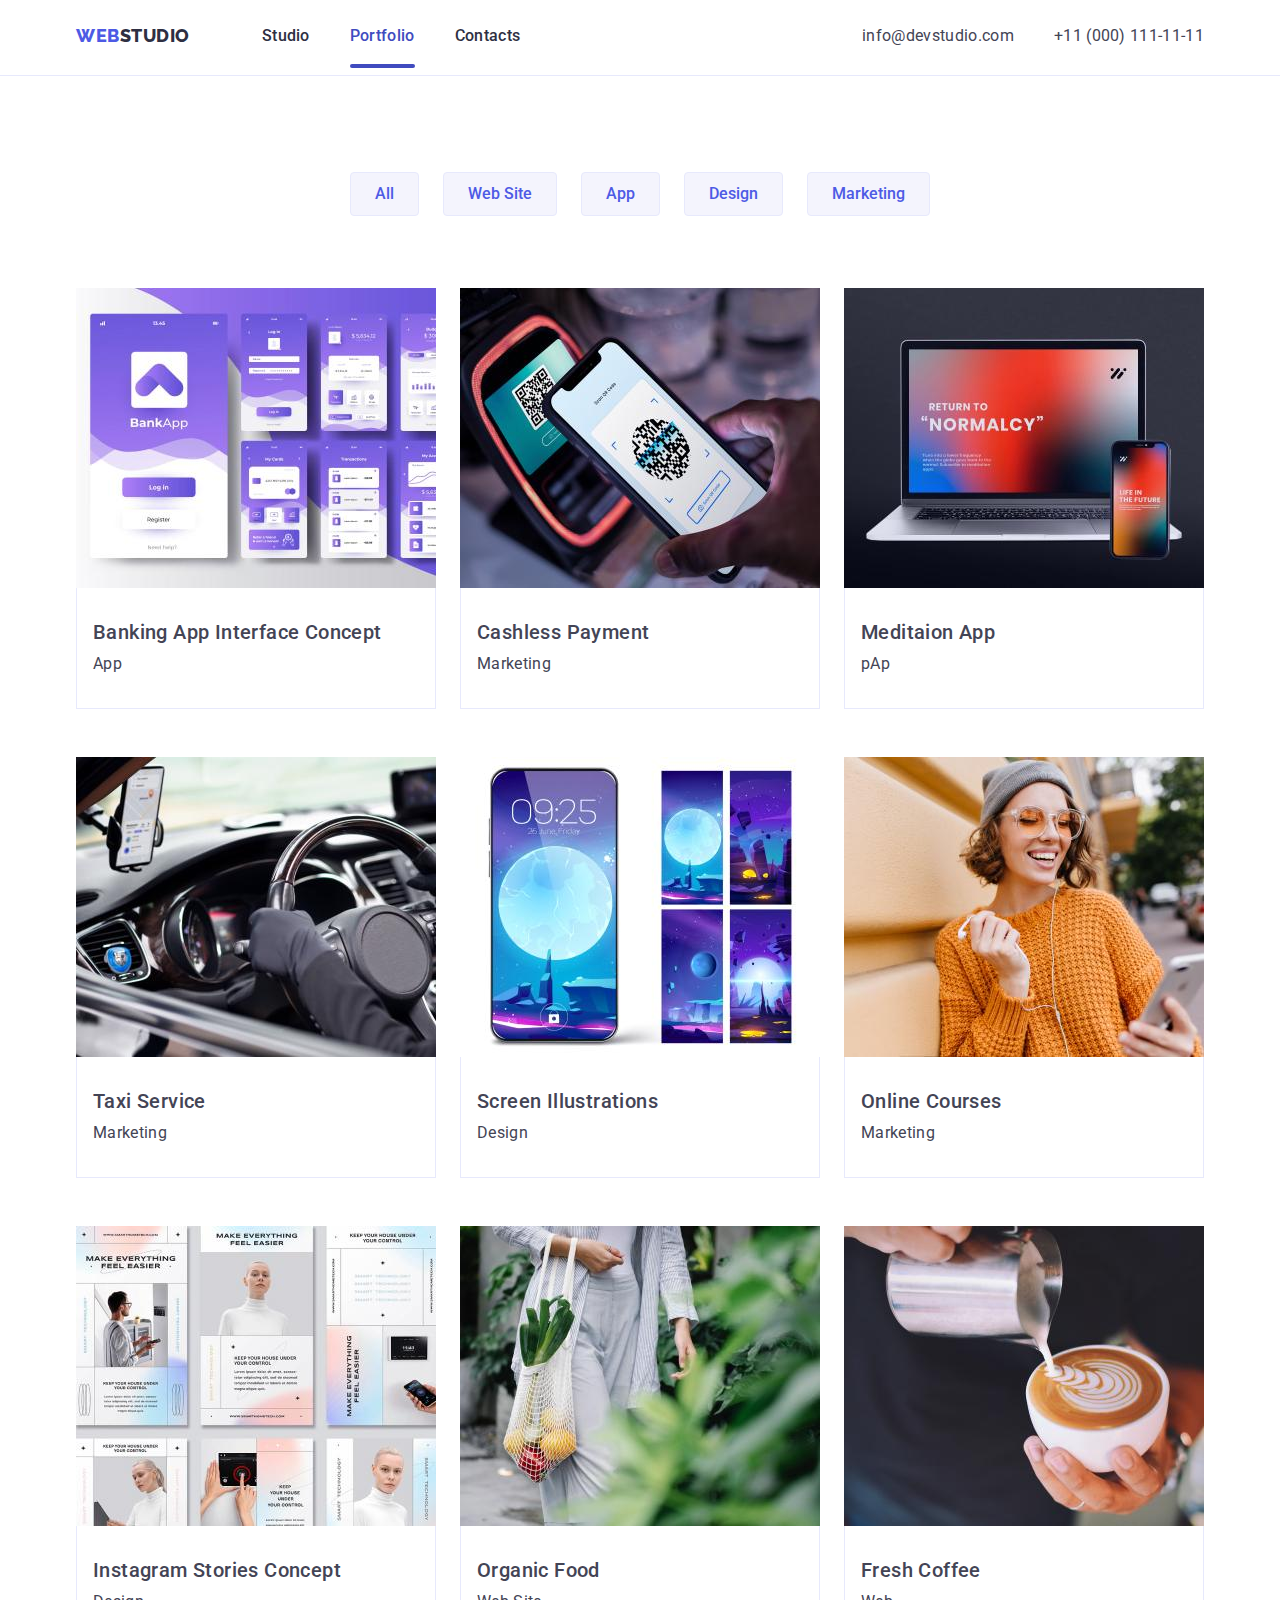
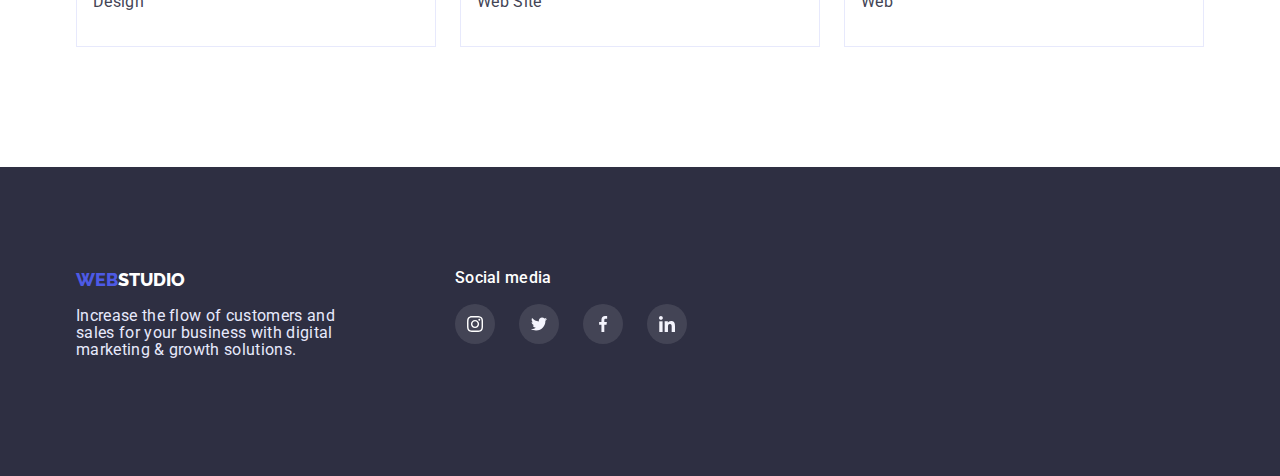
==== commit 496768e7: "ошибки исправил после проверки" ====
--- a/portfolio.html
+++ b/portfolio.html
@@ -74,18 +74,18 @@
                 <li class="item project-photo">
                   <a class="project-link" href="#">
                     <div class="project-wrapper">
-                    <img class="picture-indent"
+                      <img class="picture-indent"
                       src="./images/img9.jpg"
                       alt="Cashless Payment"
                       width="360"
                       height="300"
-                    />
-                    <div class="overlay">
-                      <p class="overlay-text">
-                         14 Stylish and User-Friendly App Design Concepts · Task Manager App · Calorie Tracker App · Exotic Fruit Ecommerce App · Cloud Storage App
-                      </p>
-                    </div>
-                </div>
+                      />
+                      <div class="overlay">
+                        <p class="overlay-text">
+                         14 Stylish and User-Friendly App Design Concepts · Task Manager App · Calorie Tracker App · Exotic Fruit Ecommerce App · Cloud Storage App
+                        </p>
+                      </div>
+                    </div>
                     <div class="portfolio-frame">
                       <h2 class="section-subtitle">Cashless Payment</h2>
                       <p class="section-text">Marketing</p>
--- a/css/styles.css
+++ b/css/styles.css
@@ -58,6 +58,7 @@
   color: var(--primary-text-color);
   font-family:'Roboto';
   font-size: 16px;
+  padding-top: 76px;
 }
 
 
@@ -75,7 +76,7 @@
 .page-header{
   background-color: var(--white-color);
   border-bottom: 1px solid var(--footer-color) ;
-  max-width: 1440px;
+
   min-height: 76px;
   
   position: fixed;
@@ -134,7 +135,7 @@
   padding-top: 24px;
   padding-bottom: 24px;
 
-  transition-property: color, background-color, box-shadow;
+  transition-property: color;
   transition-duration: 250ms;
   transition-timing-function: cubic-bezier(0.4, 0, 0.2, 1);
   
@@ -168,7 +169,7 @@
 .menu-current::after {
   content: '';
  position: absolute;
- bottom: 0;
+ bottom: 4px;
  left: 0;
  width: 100%;
  height: 4px;
@@ -197,7 +198,7 @@
     padding-top: 24px;
     padding-bottom: 24px;
 
-    transition-property: color, background-color, box-shadow;
+  transition-property: color;
   transition-duration: 250ms;
   transition-timing-function: cubic-bezier(0.4, 0, 0.2, 1);
     
@@ -251,7 +252,7 @@
     border: none;
     cursor: pointer;
 
-    transition-property: color, background-color, box-shadow;
+  transition-property: color, background-color;
   transition-duration: 250ms;
   transition-timing-function: cubic-bezier(0.4, 0, 0.2, 1);
     
@@ -426,7 +427,7 @@
   background-color: var(--logo-color);
   border-radius: 50%;
 
-  transition-property: color, background-color, box-shadow;
+  transition-property: background-color;
   transition-duration: 250ms;
   transition-timing-function: cubic-bezier(0.4, 0, 0.2, 1);
 }
@@ -480,7 +481,7 @@
   fill:var(--light-silvr-color);
 
 
-  transition-property: color, background-color, box-shadow;
+  transition-property:  border, border-radius, fill;
   transition-duration: 250ms;
   transition-timing-function: cubic-bezier(0.4, 0, 0.2, 1);
 }
@@ -578,7 +579,7 @@
   background-color: rgba(255, 255, 255, 0.1);
   border-radius: 50%;
 
-  transition-property: color, background-color, box-shadow;
+  transition-property: background-color;
   transition-duration: 250ms;
   transition-timing-function: cubic-bezier(0.4, 0, 0.2, 1);
 }
@@ -624,7 +625,7 @@
   cursor: pointer;
   outline: transparent;
 
-  transition-property: color, background-color, box-shadow;
+  transition-property: color, text-decoration-color, border-color, background-color, box-shadow;
   transition-duration: 250ms;
   transition-timing-function: cubic-bezier(0.4, 0, 0.2, 1);
 
@@ -654,7 +655,7 @@
   display: block;
 
   outline: transparent;
-  transition-property: color, background-color, box-shadow;
+  transition-property: box-shadow;
   transition-duration: 250ms;
   transition-timing-function: cubic-bezier(0.4, 0, 0.2, 1);
 }
@@ -693,15 +694,16 @@
 
   transform: translateY(100%);
 
-  transition: transform 250ms linear
-
-}
-
-
-.project-wrapper:hover .overlay,
-.project-wrapper:focus .overlay{
+  transition: transform 250ms linear;
+}
+
+.project-link:hover .overlay,
+.project-link:focus .overlay{
   transform: translateY(0);
 }
+
+
+
 
 .overlay-text{
   position: absolute;
@@ -752,7 +754,6 @@
   visibility: visible;
   pointer-events: initial;
  
-  
 }
 
 
@@ -770,8 +771,6 @@
   box-shadow: 0px 1px 1px rgba(0, 0, 0, 0.14), 0px 1px 3px rgba(0, 0, 0, 0.12), 0px 2px 1px rgba(0, 0, 0, 0.2);
   border-radius: 4px;
   
-  
-
 }
 
 .backdrop.is-hidden{
@@ -794,10 +793,19 @@
 display: flex;
 padding: 8px;
 
-}
-
-
-
-
-
-
+transition-property: background, fill;
+transition-duration: 250ms;
+transition-timing-function: cubic-bezier(0.4, 0, 0.2, 1);
+
+}
+
+
+.modal-btn:hover,
+.modal-btn:hover{
+  background: var(--зressed-ocean);
+  fill: #FFFFFF;
+}
+
+
+
+
